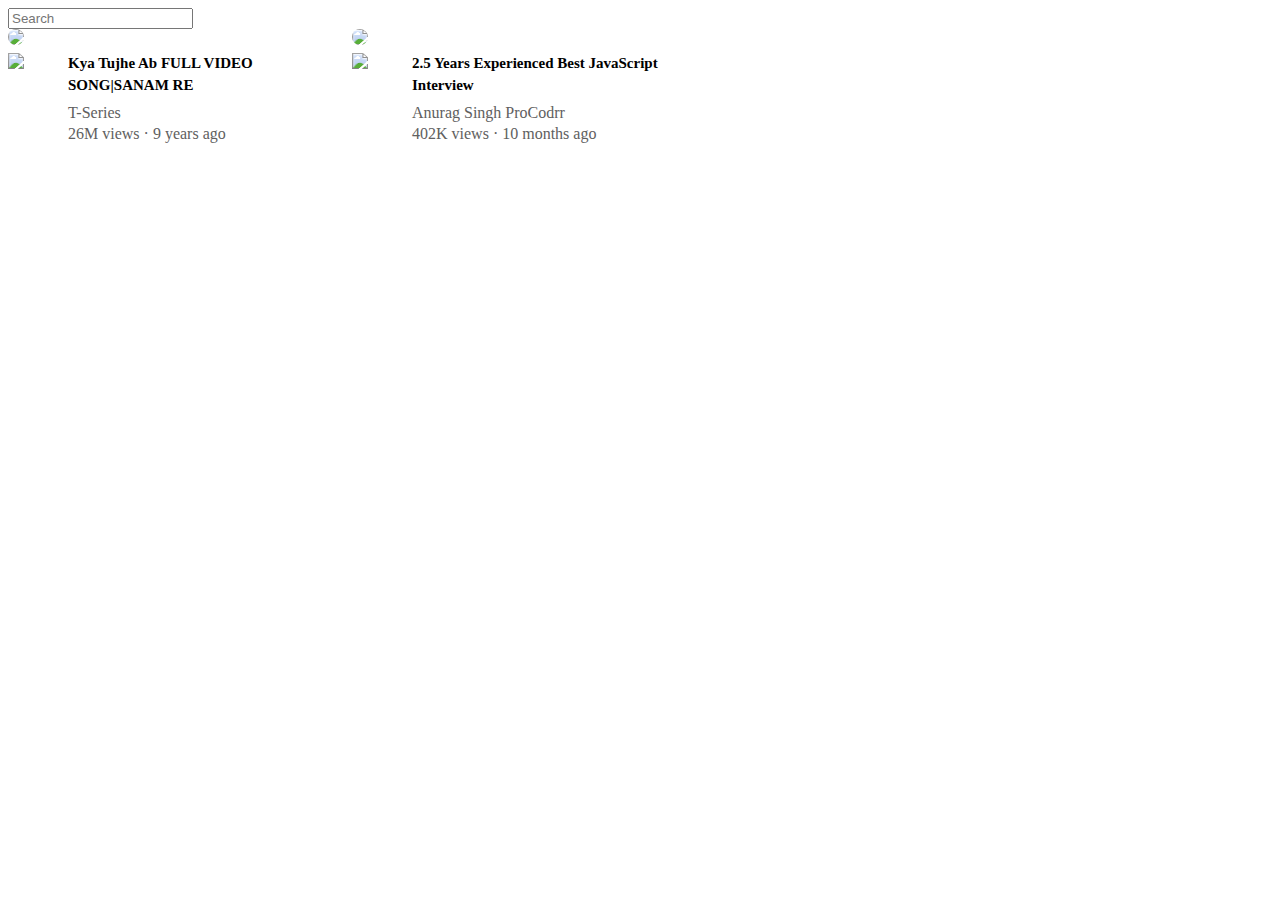
==== index.html @ 0d2a7a67 "Two frame set" ====
<!DOCTYPE html>
<html lang="en">
<head>
    <meta charset="UTF-8">
    <meta name="viewport" content="width=device-width, initial-scale=1.0">
    <title>Youtube</title>
    <link rel="stylesheet" href="style.css">
</head>
<body>
<input class="search-box" type="text" placeholder="Search">
<div class="video-box">
    <div>
        <img class="thumbnail" src="/Youtube-Project\Images\kya-tujhe.jpg">
    </div>
    <div>
        <div class="chan-pics">
            <img class="profile-pic" src="/Youtube-Project\Channel  pics\Tseries.jpg">
        </div>
        <div class="vid-details">
            <p class="vid-title">Kya Tujhe Ab FULL VIDEO SONG|SANAM RE</p>
            <p class="vid-author">T-Series</p>
            <p class="vid-stats">26M views &#183; 9 years ago</p>
        </div>
    </div>
</div>
<div class="video-box">
    <div>
        <img class="thumbnail" src="/Youtube-Project/Images/JS interview.jpg">
    </div>
    <div>
        <div class="chan-pics">
            <img class="profile-pic" src="/Youtube-Project\Channel  pics\JS profile.jpg">
        </div>
        <div class="vid-details">
            <p class="vid-title">2.5 Years Experienced Best JavaScript Interview</p>
            <p class="vid-author">Anurag Singh ProCodrr</p>
            <p class="vid-stats">402K views &#183; 10 months ago</p>
        </div>
    </div>
</div>
---- style.css ----
.search-box{
    display: block;
}
.video-box{
    width:325px;
    display: inline-block;
    vertical-align: top;
    margin-right: 15px;
}
.thumbnail{
    width: 100%;
    border-radius: 15px;
}
.chan-pics{
    display: inline-block;
    width:50px;
    vertical-align: top;
}
.profile-pic{
    width: 100%;
    margin-top: 4px ;
}
p{
    margin-top: 0;
    margin-bottom: 0;
}
.vid-details{
    display: inline-block;
    width: 265px;
    margin-left: 6px;
}
.vid-title{
    margin-top: 1%;
    font-size: 15px;
    font-weight: bold;
    line-height: 22px;
    margin-bottom: 8px;
}
.vid-stats{
    color: rgb(96, 96, 96);
}
.vid-author{
    color: rgb(96, 96, 96);
    margin-bottom: 3px;
}
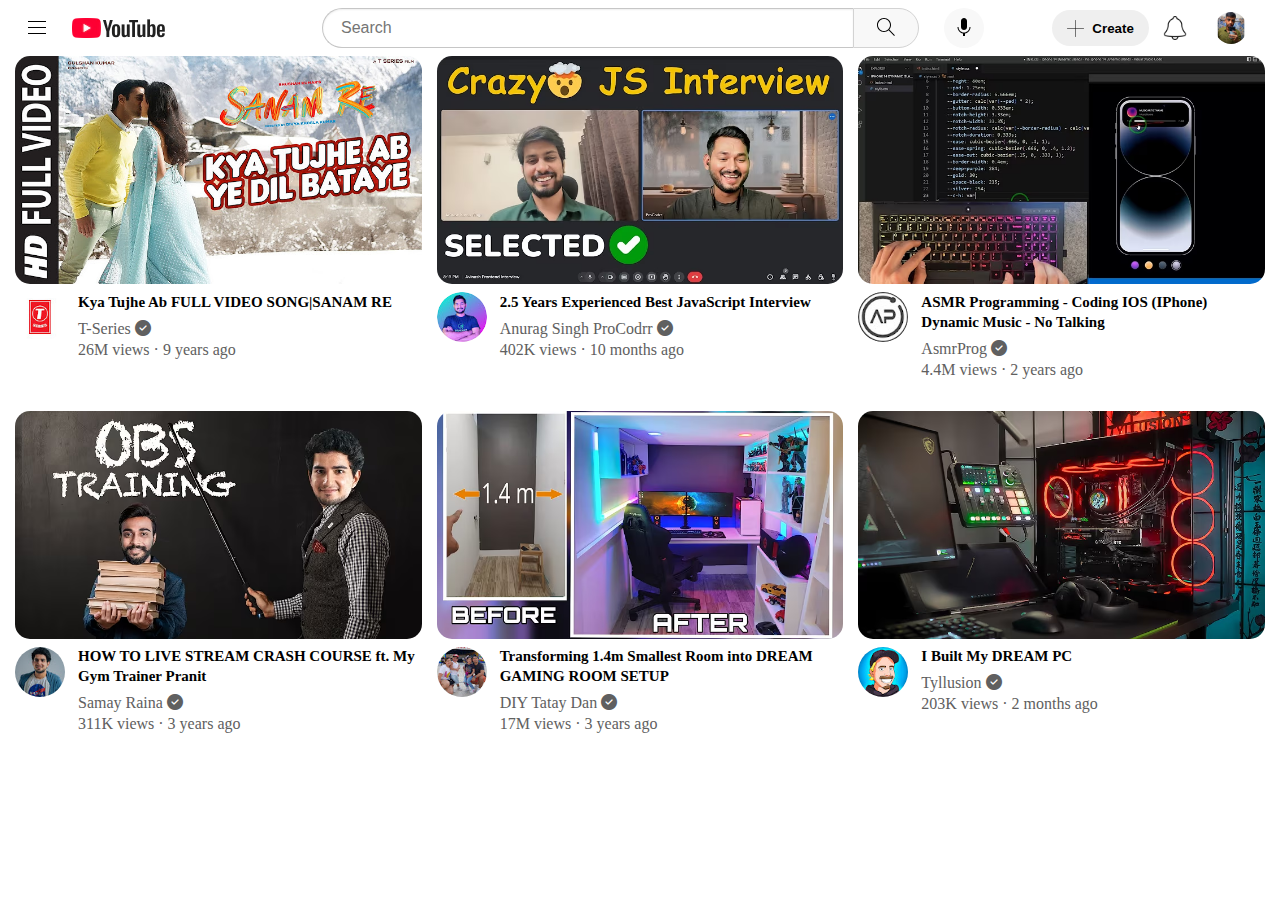
==== commit 1f4e7126: "Making the header" ====
--- a/index.html
+++ b/index.html
@@ -4,37 +4,126 @@
     <meta charset="UTF-8">
     <meta name="viewport" content="width=device-width, initial-scale=1.0">
     <title>Youtube</title>
-    <link rel="stylesheet" href="style.css">
+    <link rel="stylesheet" href="video.css">
+    <link rel="stylesheet" href="https://cdnjs.cloudflare.com/ajax/libs/font-awesome/6.4.2/css/all.min.css">
+    <link rel="stylesheet" href="header.css">
+    <link rel="stylesheet" href="general.css">
+    <link rel="stylesheet" href="https://cdnjs.cloudflare.com/ajax/libs/font-awesome/6.4.2/css/all.min.css">
 </head>
 <body>
-<input class="search-box" type="text" placeholder="Search">
-<div class="video-box">
-    <div>
-        <img class="thumbnail" src="/Youtube-Project\Images\kya-tujhe.jpg">
+<div class="header">
+    <div class="header-left">
+        <img class="hamburger" src="icons\hamburger-menu.svg">   
+        <img class="youtube-logo" src="icons\655462698cf771fc41bd5f1a7e56fa3d0d54271de9fee055ac6c2b0592b32bdb_122x56.webp">     
     </div>
-    <div>
-        <div class="chan-pics">
-            <img class="profile-pic" src="/Youtube-Project\Channel  pics\Tseries.jpg">
+    <div class="header-middle">
+        <div class="search-box">
+            <input class="search" type="text" placeholder="Search">
         </div>
-        <div class="vid-details">
-            <p class="vid-title">Kya Tujhe Ab FULL VIDEO SONG|SANAM RE</p>
-            <p class="vid-author">T-Series</p>
-            <p class="vid-stats">26M views &#183; 9 years ago</p>
+        <div class="div-search">
+            <button class="search-button"><img src="/icons/search.svg" style="height: 24px; width: 24px;"></button>
+        </div>
+        <button class="voice-search"><img src="/icons/voice-search-icon.svg" style="height: 24px; width: 24px;"></button>
+    </div>
+    <div class="header-right">
+        <button class="create">
+            <img src="/icons/add.jpg" style="width: 17px; height: 17px;">Create
+        </button>
+        <button class="bell">
+            <img src="/icons/notification.jpg" style="width: 24px; height: 24px;">
+        </button>
+        <img class="me" src="/Channel  pics/me.jpg">
+    </div>
+</div>
+<div class="vid-grid">
+    <div class="video-box">
+        <div>
+            <img class="thumbnail" src="Images\kya-tujhe.jpg">
+        </div>
+        <div class="vid-info-grid">
+            <div class="chan-pics">
+                <img class="profile-pic" src="Channel  pics\Tseries.jpg">
+            </div>
+            <div class="vid-details">
+                <p class="vid-title">Kya Tujhe Ab FULL VIDEO SONG|SANAM RE</p>
+                <p class="vid-author">T-Series <i class="fa-solid fa-check-circle"></i></p>
+                <p class="vid-stats">26M views &#183; 9 years ago</p>
+            </div>
+        </div>
+    </div>
+    <div class="video-box">
+        <div>
+            <img class="thumbnail" src="Images\JS interview.jpg">
+        </div>
+        <div class="vid-info-grid">
+            <div class="chan-pics">
+                <img class="profile-pic" src="Channel  pics\JS profile.jpg">
+            </div>
+            <div class="vid-details">
+                <p class="vid-title">2.5 Years Experienced Best JavaScript Interview</p>
+                <p class="vid-author">Anurag Singh ProCodrr <i class="fa-solid fa-check-circle"></i></p>
+                <p class="vid-stats">402K views &#183; 10 months ago</p>
+            </div>
+        </div>
+    </div>
+    <div class="video-box">
+        <div>
+            <img class="thumbnail" src="Images\Asmr-Prog.jpg">
+        </div>
+        <div class="vid-info-grid">
+            <div class="chan-pics">
+                <img class="profile-pic" src="Channel  pics\Asmr.jpg">
+            </div>
+            <div class="vid-details">
+                <p class="vid-title">ASMR Programming - Coding IOS (IPhone) Dynamic Music - No Talking</p>
+                <p class="vid-author">AsmrProg <i class="fa-solid fa-check-circle"></i></p>
+                <p class="vid-stats">4.4M views &#183; 2 years ago</p>
+            </div>
+        </div>
+    </div>
+    <div class="video-box">
+        <div>
+            <img class="thumbnail" src="Images\Obs-samay.jpg">
+        </div>
+        <div class="vid-info-grid">
+            <div class="chan-pics">
+                <img class="profile-pic" src="Channel  pics\samay.jpg">
+            </div>
+            <div class="vid-details">
+                <p class="vid-title">HOW TO LIVE STREAM CRASH COURSE ft. My Gym Trainer Pranit</p>
+                <p class="vid-author">Samay Raina <i class="fa-solid fa-check-circle"></i></p>
+                <p class="vid-stats">311K views &#183; 3 years ago</p>
+            </div>
+        </div>
+    </div>
+    <div class="video-box">
+        <div>
+            <img class="thumbnail" src="Images\tatay pr.jpg">
+        </div>
+        <div class="vid-info-grid">
+            <div class="chan-pics">
+                <img class="profile-pic" src="Channel  pics\tatay.jpg">
+            </div>
+            <div class="vid-details">
+                <p class="vid-title">Transforming 1.4m Smallest Room into DREAM GAMING ROOM SETUP</p>
+                <p class="vid-author">DIY Tatay Dan <i class="fa-solid fa-check-circle"></i></p>
+                <p class="vid-stats">17M views &#183; 3 years ago</p>
+            </div>
+        </div>
+    </div>
+    <div class="video-box">
+        <div>
+            <img class="thumbnail" src="Images\Gaming.jpg">
+        </div>
+        <div class="vid-info-grid">
+            <div class="chan-pics">
+                <img class="profile-pic" src="Channel  pics\Tyllusion.jpg">
+            </div>
+            <div class="vid-details">
+                <p class="vid-title">I Built My DREAM PC</p>
+                <p class="vid-author">Tyllusion <i class="fa-solid fa-check-circle"></i></p>
+                <p class="vid-stats">203K views &#183; 2 months ago</p>
+            </div>
         </div>
     </div>
 </div>
-<div class="video-box">
-    <div>
-        <img class="thumbnail" src="/Youtube-Project/Images/JS interview.jpg">
-    </div>
-    <div>
-        <div class="chan-pics">
-            <img class="profile-pic" src="/Youtube-Project\Channel  pics\JS profile.jpg">
-        </div>
-        <div class="vid-details">
-            <p class="vid-title">2.5 Years Experienced Best JavaScript Interview</p>
-            <p class="vid-author">Anurag Singh ProCodrr</p>
-            <p class="vid-stats">402K views &#183; 10 months ago</p>
-        </div>
-    </div>
-</div>--- a/video.css
+++ b/video.css
@@ -0,0 +1,38 @@
+.vid-grid{
+    display: grid;
+    grid-template-columns: 1fr 1fr 1fr;
+    column-gap: 15px;
+    row-gap: 32px;
+    margin-left: 15px;
+    margin-right: 15px;
+}
+.thumbnail{
+    width: 100%;
+    border-radius: 15px;
+}
+.vid-info-grid{
+    display: grid;
+    grid-template-columns: 50px 1fr;
+}
+.profile-pic{
+    width: 100%;
+    margin-top: 4px;
+    border-radius: 100px;
+}
+.vid-details{
+    margin-left: 13px;
+}
+.vid-title{
+    margin-top: 1%;
+    font-size: 15px;
+    font-weight: bold;
+    line-height: 20px;
+    margin-bottom: 8px;
+}
+.vid-stats{
+    color: rgb(96, 96, 96);
+}
+.vid-author{
+    color: rgb(96, 96, 96);
+    margin-bottom: 3px;
+}--- a/header.css
+++ b/header.css
@@ -0,0 +1,122 @@
+.header{
+    height: 56px;
+    display: flex;
+    flex-direction: row;
+    margin-left: 15px;
+    margin-right: 15px;
+    justify-content: space-between;
+}
+.header-left{
+    width: 169px;
+    display: flex;
+    align-items: center;
+}
+.hamburger{
+    height: 24px;
+    margin-left: 10px;
+    margin-right: 7px;
+}
+.youtube-logo{
+    height: 56px;
+}
+.header-middle{
+    flex: 1;
+    max-width: 732px;
+    height: 56px;
+    display: flex;
+    align-items: center;
+}
+.search-box{
+    position: relative;
+    align-items: center;
+    border: 1px solid;
+    border-color: #c6c6c6;
+    border-right: 0;
+    background-color: #fff;
+    box-shadow: inset 0 1px 2px #eee;
+    border-radius: 40px 0 0 40px;
+    margin-left: 70px;
+    padding: 0 4px 0 16px;
+    height: 38px;
+    display: flex;
+    flex: 1;
+    cursor: text;
+}
+.search{
+    flex: 1;
+    display: flex;
+    border:none;
+    font-size:medium;
+    outline: none;
+    width: 0;
+}
+.div-search{
+    border: 1px solid #d3d3d3;
+    background-color: #f8f8f8;
+    height: 38px;
+    width: 64px;
+    border-radius: 0 40px 40px 0;
+    justify-content: center;
+    cursor: pointer;
+    padding: 0;
+    margin: 0;
+    color: inherit;
+    display: flex;
+    align-items: center;
+}
+.search-button{
+    height: 40px;
+    width: 50px;
+    background: transparent;
+    border: none;
+}
+.voice-search{
+    margin-left: 25px;
+    height: 40px;
+    width: 40px;
+    border-radius: 100px;
+    background: #f8f8f8;
+    border: none;
+    cursor: pointer;
+}
+.header-right{
+    background-color: none;
+    width: 213px;
+    display: flex;
+    justify-content: space-between;
+    align-items: center;
+    flex-shrink: 0;
+}
+.create{
+    display: flex;
+    align-items: center;
+    justify-content: center;
+    height: 36px;
+    width: 97.16px;
+    padding: 0%;
+    outline: none;
+    border: none;
+    gap: 8px;
+    font-weight: bold;
+    border-top-left-radius: 25px;
+    border-top-right-radius: 25px;
+    border-bottom-left-radius: 25px;
+    border-bottom-right-radius: 25px;
+}
+.bell{
+    display: flex;
+    align-items: center;
+    background: transparent;
+    outline: none;
+    border:none;
+    margin-right: 10px;
+    width: 40px;
+    height: 40px;
+}
+.me{
+    display:flex;
+    width: 32px;
+    height: 32px;
+    border-radius: 100px;
+    margin-right: 18px;
+}
--- a/general.css
+++ b/general.css
@@ -0,0 +1,7 @@
+p{
+    margin-top: 0;
+    margin-bottom: 0;
+}
+body{
+    margin: 0;
+}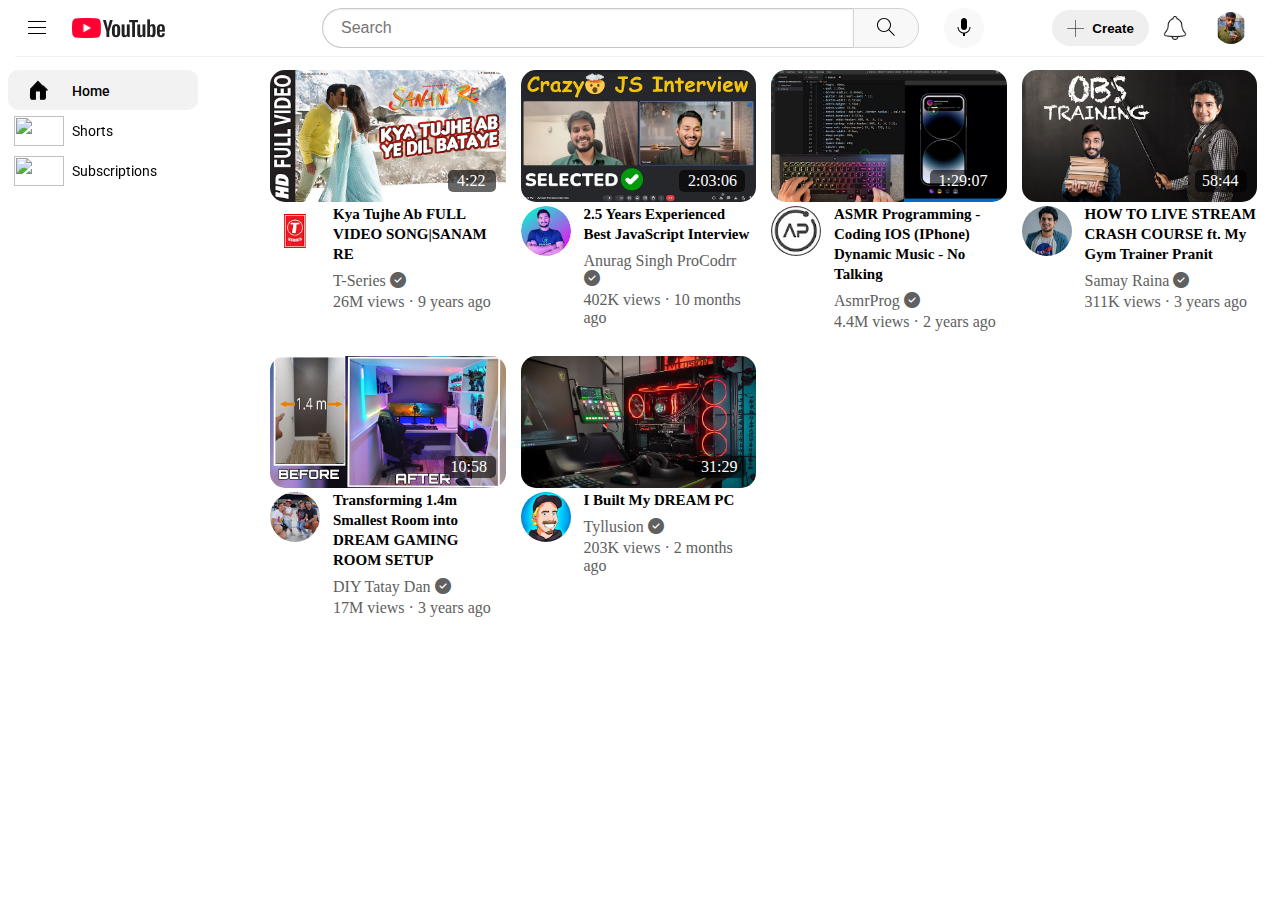
==== commit 7b6a20af: "Making the side-bar" ====
--- a/index.html
+++ b/index.html
@@ -8,6 +8,8 @@
     <link rel="stylesheet" href="https://cdnjs.cloudflare.com/ajax/libs/font-awesome/6.4.2/css/all.min.css">
     <link rel="stylesheet" href="header.css">
     <link rel="stylesheet" href="general.css">
+    <link rel="stylesheet" href="sidebar.css">
+    <link href="https://fonts.googleapis.com/css2?family=Roboto:wght@400;500&display=swap" rel="stylesheet">
     <link rel="stylesheet" href="https://cdnjs.cloudflare.com/ajax/libs/font-awesome/6.4.2/css/all.min.css">
 </head>
 <body>
@@ -35,10 +37,40 @@
         <img class="me" src="/Channel  pics/me.jpg">
     </div>
 </div>
+<div class="sidebar">
+    <div class="first-sidebar">
+        <button class="fi-button">
+            <div class="fi-si">
+                    <img src="icons\Home.png" class="fi-butt-img">
+                    <span class="fi-butt-details" style="font-weight: 500;">Home</span>
+            </div>
+        </button>
+        <button class="fi-button">
+            <div class="fi-si">
+                    <img src="" class="fi-butt-img">
+                    <p class="fi-butt-details">Shorts</p>
+            </div>
+        </button>
+        <button class="fi-button">
+            <div class="fi-si">
+                    <img src="" class="fi-butt-img">
+                    <p class="fi-butt-details">Subscriptions</p>
+            </div>
+        </button>
+    </div>
+    <div></div>
+    <div></div>
+    <div></div>
+    <div></div>
+    <div></div>
+</div>
 <div class="vid-grid">
     <div class="video-box">
-        <div>
+        <div class="thumbnail-row">
             <img class="thumbnail" src="Images\kya-tujhe.jpg">
+            <div class="video-time">
+                4:22
+            </div>
         </div>
         <div class="vid-info-grid">
             <div class="chan-pics">
@@ -52,7 +84,10 @@
         </div>
     </div>
     <div class="video-box">
-        <div>
+        <div class="thumbnail-row">
+            <div class="video-time" style="right: 11px; width: 57px;">
+                2:03:06
+            </div>
             <img class="thumbnail" src="Images\JS interview.jpg">
         </div>
         <div class="vid-info-grid">
@@ -67,8 +102,11 @@
         </div>
     </div>
     <div class="video-box">
-        <div>
+        <div class="thumbnail-row">
             <img class="thumbnail" src="Images\Asmr-Prog.jpg">
+            <div class="video-time" style="right: 11px; width: 57px;">
+                1:29:07
+            </div>
         </div>
         <div class="vid-info-grid">
             <div class="chan-pics">
@@ -82,7 +120,10 @@
         </div>
     </div>
     <div class="video-box">
-        <div>
+        <div class="thumbnail-row">
+            <div class="video-time" style="width: 45px; padding-left: 7px;">
+                58:44
+            </div>
             <img class="thumbnail" src="Images\Obs-samay.jpg">
         </div>
         <div class="vid-info-grid">
@@ -97,7 +138,10 @@
         </div>
     </div>
     <div class="video-box">
-        <div>
+        <div class="thumbnail-row">
+            <div class="video-time" style="width: 45px; padding-left: 7px;">
+                10:58
+            </div>
             <img class="thumbnail" src="Images\tatay pr.jpg">
         </div>
         <div class="vid-info-grid">
@@ -112,8 +156,11 @@
         </div>
     </div>
     <div class="video-box">
-        <div>
+        <div class="thumbnail-row">
             <img class="thumbnail" src="Images\Gaming.jpg">
+            <div class="video-time" style="width: 45px; padding-left: 7px;">
+                31:29
+            </div>
         </div>
         <div class="vid-info-grid">
             <div class="chan-pics">
--- a/video.css
+++ b/video.css
@@ -1,10 +1,26 @@
 .vid-grid{
     display: grid;
-    grid-template-columns: 1fr 1fr 1fr;
+    grid-template-columns: 1fr 1fr 1fr 1fr;
     column-gap: 15px;
-    row-gap: 32px;
+    row-gap: 25px;
     margin-left: 15px;
     margin-right: 15px;
+}
+.thumbnail-row{
+    position: relative;
+    display: flex;
+}
+.video-time{
+    position: absolute;
+    background-color: rgb(0,0,0,0.6);
+    color:white;
+    bottom: 10px;
+    right: 10px;
+    padding-left: 9px;
+    padding-top: 2px;
+    width: 38.47px;
+    height: 20px;
+    border-radius: 5px;
 }
 .thumbnail{
     width: 100%;
--- a/header.css
+++ b/header.css
@@ -1,10 +1,19 @@
 .header{
+    z-index: 5;
     height: 56px;
     display: flex;
     flex-direction: row;
     margin-left: 15px;
     margin-right: 15px;
     justify-content: space-between;
+    position: fixed;
+    top: 0;
+    left: 0;
+    right: 0;
+    background-color: white;
+    border-bottom-width: 1px;
+    border-bottom-style: solid;
+    border-bottom-color: rgb(240,240,240);
 }
 .header-left{
     width: 169px;
--- a/general.css
+++ b/general.css
@@ -4,4 +4,7 @@
 }
 body{
     margin: 0;
+    padding-top: 70px;
+    padding-left: 255px;
+    padding-right: 8px;
 }--- a/sidebar.css
+++ b/sidebar.css
@@ -0,0 +1,48 @@
+.sidebar{
+    display: grid;
+    grid-template-rows: 1fr 1fr 2fr 1fr 1fr 1fr;
+    row-gap: 100px;
+    justify-content: center;
+    position: fixed;
+    left: 5px;
+    bottom: 0;
+    top: 55px;
+    width: 225px;
+    z-index: 3;
+    padding-top: 15px;
+}
+.first-sidebar{
+    display: grid;
+    grid-template-rows: 1fr 1fr 1fr;
+    row-gap: 0px;
+    width: 190px;
+    height: 40px;
+    justify-content: center;
+    margin-left: 0px;
+    margin-right: 30px;
+    border-radius: 10px;
+    background-color: #f2f2f2
+}
+.fi-button{
+    width: 190px;
+    height: 40px;
+    background-color: transparent;
+    border: none;
+}
+.fi-si{
+    display: grid;
+    grid-template-columns: 50px 1fr;
+    height: 40px;
+}
+.fi-butt-img{
+    margin-top:5px;
+    width: 50px;
+    height: 30px;
+}
+.fi-butt-details{
+    display: flex;
+    margin-left:8px;
+    margin-top: 12px;
+    font-size: 14px;
+    font-family: 'Roboto',sans-serif;
+}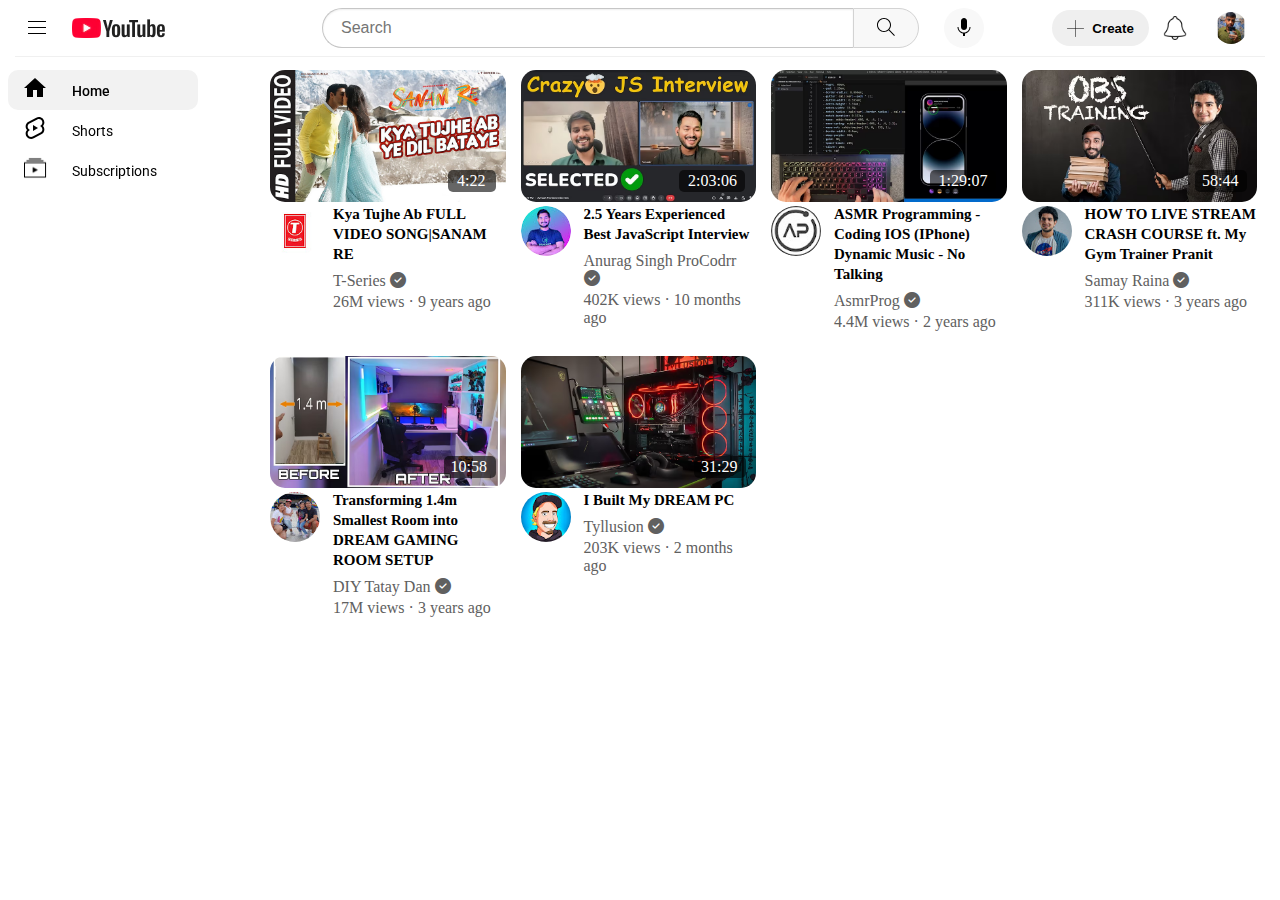
==== commit 7c2be0c2: "fixing images" ====
--- a/index.html
+++ b/index.html
@@ -41,19 +41,19 @@
     <div class="first-sidebar">
         <button class="fi-button">
             <div class="fi-si">
-                    <img src="icons\Home.png" class="fi-butt-img">
+                    <img src="icons\home.svg" class="fi-butt-img">
                     <span class="fi-butt-details" style="font-weight: 500;">Home</span>
             </div>
         </button>
         <button class="fi-button">
             <div class="fi-si">
-                    <img src="" class="fi-butt-img">
+                    <img src="icons\short.svg" class="fi-butt-img">
                     <p class="fi-butt-details">Shorts</p>
             </div>
         </button>
         <button class="fi-button">
             <div class="fi-si">
-                    <img src="" class="fi-butt-img">
+                    <img src="icons\subs.png" class="fi-butt-img">
                     <p class="fi-butt-details">Subscriptions</p>
             </div>
         </button>
--- a/sidebar.css
+++ b/sidebar.css
@@ -36,8 +36,9 @@
 }
 .fi-butt-img{
     margin-top:5px;
-    width: 50px;
-    height: 30px;
+    margin-left: 9px;
+    width: 24px;
+    height: 24px;
 }
 .fi-butt-details{
     display: flex;
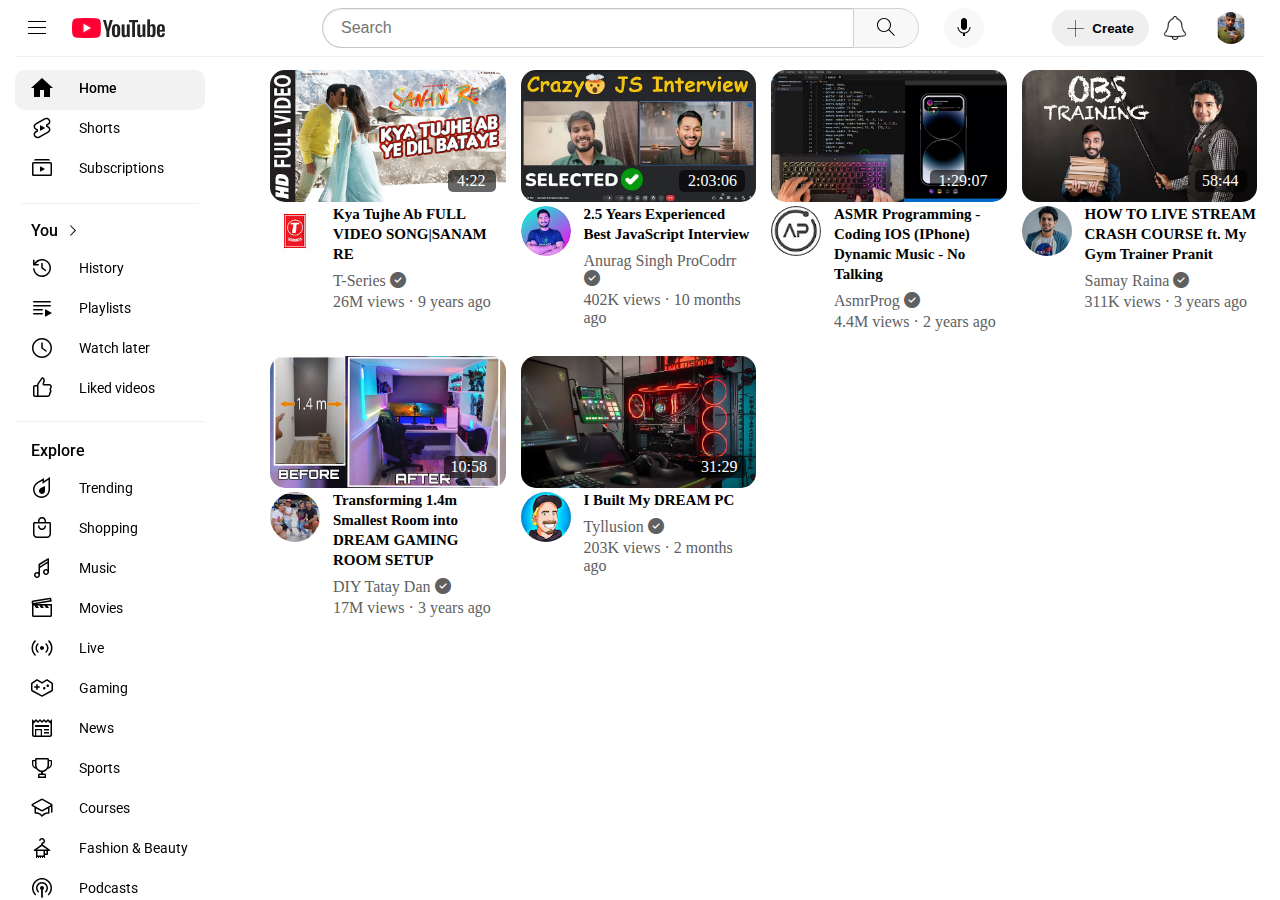
==== commit 9e375dd1: "complete sidebar" ====
--- a/index.html
+++ b/index.html
@@ -38,31 +38,182 @@
     </div>
 </div>
 <div class="sidebar">
-    <div class="first-sidebar">
-        <button class="fi-button">
-            <div class="fi-si">
-                    <img src="icons\home.svg" class="fi-butt-img">
-                    <span class="fi-butt-details" style="font-weight: 500;">Home</span>
-            </div>
-        </button>
-        <button class="fi-button">
-            <div class="fi-si">
-                    <img src="icons\short.svg" class="fi-butt-img">
+    <div class="first-sidebar">                    <!--first box of sidebar-->
+        <button class="fi-button">
+            <div class="fi-si">
+                <img src="icons\home.svg" class="fi-butt-img">
+                <span class="fi-butt-details" style="font-weight: 500;">Home</span>
+            </div>
+        </button>
+        <button class="fi-button">
+            <div class="fi-si">
+                    <img src="icons\shorts.svg" class="fi-butt-img">
                     <p class="fi-butt-details">Shorts</p>
             </div>
         </button>
         <button class="fi-button">
-            <div class="fi-si">
-                    <img src="icons\subs.png" class="fi-butt-img">
+            <div class="fi-si" style=" padding-bottom: 12px; border-bottom-width: 1px; border-bottom-style: solid; border-bottom-color: rgb(240,240,240);">
+                    <img src="icons\subscriptions.svg" class="fi-butt-img">
                     <p class="fi-butt-details">Subscriptions</p>
             </div>
         </button>
     </div>
-    <div></div>
-    <div></div>
-    <div></div>
-    <div></div>
-    <div></div>
+    <div class="second-sidebar">                    <!--second box of sidebar-->
+        <button class="fi-button">
+            <div style="display:flex; padding-left: 10px;">
+                <span style="font-size: medium; font-weight:500; font-family: 'Roboto',sans-serif;">You</span>
+                <img src="icons\greater.svg" style="padding-left: 7px;">
+            </div>
+        </button>
+        <button class="fi-button">
+            <div class="fi-si">
+                <img src="icons\his.svg" class="fi-butt-img">
+                <span class="fi-butt-details">History</span>
+            </div>
+        </button>
+        <button class="fi-button">
+            <div class="fi-si">
+                <img src="icons\playlist.svg" class="fi-butt-img">
+                <span class="fi-butt-details">Playlists</span>
+            </div>
+        </button>
+        <button class="fi-button">
+            <div class="fi-si">
+                <img src="icons\watch-later.svg" class="fi-butt-img">
+                <span class="fi-butt-details">Watch later</span>
+            </div>
+        </button>
+        <button class="fi-button" style=" padding-bottom: 50px; border-bottom-width: 1px; border-bottom-style: solid; border-bottom-color: rgb(240,240,240);">
+            <div class="fi-si">
+                <img src="icons\liked.svg" class="fi-butt-img">
+                <span class="fi-butt-details">Liked videos</span>
+            </div>
+        </button>
+    </div>
+    <div class="third-sidebar">      <!--Third box of sidebar-->
+        <button class="fi-button">
+            <div style="display:flex; padding-left: 10px;">
+                <span style="font-size: medium; font-weight:500; font-family: 'Roboto',sans-serif;">Explore</span>
+            </div>   
+        </button>
+        <button class="fi-button">
+            <div class="fi-si">
+                <img src="icons\trending.svg" class="fi-butt-img">
+                <span class="fi-butt-details">Trending</span>
+            </div>
+        </button>
+        <button class="fi-button">
+            <div class="fi-si">
+                <img src="icons\shopping.svg" class="fi-butt-img">
+                <span class="fi-butt-details">Shopping</span>
+            </div>
+        </button>
+        <button class="fi-button">
+            <div class="fi-si">
+                <img src="icons\music.svg" class="fi-butt-img">
+                <span class="fi-butt-details">Music</span>
+            </div>
+        </button>
+        <button class="fi-button">
+            <div class="fi-si">
+                <img src="icons\movies.svg" class="fi-butt-img">
+                <span class="fi-butt-details">Movies</span>
+            </div>
+        </button>
+        <button class="fi-button">
+            <div class="fi-si">
+                <img src="icons\live.svg" class="fi-butt-img">
+                <span class="fi-butt-details">Live</span>
+            </div>
+        </button>
+        <button class="fi-button">
+            <div class="fi-si">
+                <img src="icons\gaming.svg" class="fi-butt-img">
+                <span class="fi-butt-details">Gaming</span>
+            </div>
+        </button>
+        <button class="fi-button">
+            <div class="fi-si">
+                <img src="icons\news.svg" class="fi-butt-img">
+                <span class="fi-butt-details">News</span>
+            </div>
+        </button>
+        <button class="fi-button">
+            <div class="fi-si">
+                <img src="icons\sports.svg" class="fi-butt-img">
+                <span class="fi-butt-details">Sports</span>
+            </div>
+        </button>
+        <button class="fi-button">
+            <div class="fi-si">
+                <img src="icons\courses.svg" class="fi-butt-img">
+                <span class="fi-butt-details">Courses</span>
+            </div>
+        </button>
+        <button class="fi-button">
+            <div class="fi-si">
+                <img src="icons\fas.svg" class="fi-butt-img">
+                <span class="fi-butt-details">Fashion & Beauty</span>
+            </div>
+        </button>
+        <button class="fi-button" style=" padding-bottom: 50px; border-bottom-width: 1px; border-bottom-style: solid; border-bottom-color: rgb(240,240,240);">
+            <div class="fi-si">
+                <img src="icons\podcast.svg" class="fi-butt-img">
+                <span class="fi-butt-details">Podcasts</span>
+            </div>
+        </button>
+    </div>
+    <div class="fourth-sidebar">                   <!--Fourth box of sidebar-->
+        <button class="fi-button">
+            <div style="display:flex; padding-left: 10px;">
+                <span style="font-size: medium; font-weight:500; font-family: 'Roboto',sans-serif;">More from YouTube</span>
+            </div>   
+        </button>
+        <button class="fi-button">
+            <div class="fi-si">
+                <img src="icons\youpre.svg" class="fi-butt-img">
+                <span class="fi-butt-details">YouTube Premium</span>
+            </div>
+        </button>
+        <button class="fi-button">
+            <div class="fi-si">
+                <img src="icons\youmus.svg" class="fi-butt-img">
+                <span class="fi-butt-details">YouTube Music</span>
+            </div>
+        </button>
+        <button class="fi-button" style=" padding-bottom: 50px; border-bottom-width: 1px; border-bottom-style: solid; border-bottom-color: rgb(240,240,240);">
+            <div class="fi-si">
+                <img src="icons\youki.svg" class="fi-butt-img">
+                <span class="fi-butt-details">YouTube Kids</span>
+            </div>
+        </button>
+    </div>
+    <div class="fifth-sidebar">        <!--fifth box of sidebar-->
+        <button class="fi-button">
+            <div class="fi-si">
+                <img src="icons\setting.svg" class="fi-butt-img">
+                <span class="fi-butt-details">Settings</span>
+            </div>
+        </button>
+        <button class="fi-button">
+            <div class="fi-si">
+                <img src="icons\report.svg" class="fi-butt-img">
+                <span class="fi-butt-details">Report history</span>
+            </div>
+        </button>
+        <button class="fi-button">
+            <div class="fi-si">
+                <img src="icons\help.svg" class="fi-butt-img">
+                <span class="fi-butt-details">Help</span>
+            </div>
+        </button>
+        <button class="fi-button" style=" padding-bottom: 50px; border-bottom-width: 1px; border-bottom-style: solid; border-bottom-color: rgb(240,240,240);">
+            <div class="fi-si">
+                <img src="icons\feedback.svg" class="fi-butt-img">
+                <span class="fi-butt-details">Send feedback</span>
+            </div>
+        </button>
+    </div>
 </div>
 <div class="vid-grid">
     <div class="video-box">
--- a/sidebar.css
+++ b/sidebar.css
@@ -1,15 +1,28 @@
 .sidebar{
     display: grid;
-    grid-template-rows: 1fr 1fr 2fr 1fr 1fr 1fr;
+    grid-template-rows: 1fr 1fr 2fr 1fr 1fr;
     row-gap: 100px;
     justify-content: center;
     position: fixed;
     left: 5px;
     bottom: 0;
     top: 55px;
-    width: 225px;
+    width: 240px;
     z-index: 3;
     padding-top: 15px;
+    max-height: calc(100vh - 55px);
+    overflow-y: auto;
+    
+}
+.sidebar::-webkit-scrollbar{
+    width: 8px;
+}
+.sidebar::-webkit-scrollbar-thumb {
+    background-color: #888;
+    border-radius: 4px;
+}
+.sidebar::-webkit-scrollbar-thumb:hover {
+    background-color: #555;
 }
 .first-sidebar{
     display: grid;
@@ -21,7 +34,52 @@
     margin-left: 0px;
     margin-right: 30px;
     border-radius: 10px;
-    background-color: #f2f2f2
+    background-color: #f2f2f2;
+}
+.second-sidebar{
+    display: grid;
+    grid-template-rows: 1fr 1fr 1fr 1fr 1fr;
+    row-gap: 0px;
+    width: 190px;
+    height: 120px;
+    justify-content: center;
+    margin-left: 0px;
+    margin-right: 30px;
+    border-radius: 10px;
+}
+.third-sidebar{
+    display: grid;
+    grid-template-rows: 1fr 1fr 1fr 1fr 1fr 1fr 1fr 1fr 1fr 1fr 1fr 1fr;
+    row-gap: 0px;
+    width: 190px;
+    height: 400px;
+    justify-content: center;
+    margin-left: 0px;
+    margin-right: 30px;
+    border-radius: 10px;
+}
+.fourth-sidebar{
+    display: grid;
+    grid-template-rows: 1fr 1fr 1fr 1fr;
+    row-gap: 0px;
+    width: 190px;
+    height: 29px;
+    justify-content: center;
+    margin-left: 0px;
+    margin-right: 30px;
+    border-radius: 10px;
+}
+.fifth-sidebar{
+    display: grid;
+    grid-template-rows: 1fr 1fr 1fr 1fr;
+    row-gap: 0px;
+    width: 190px;
+    height: 29px;
+    justify-content: center;
+    margin-left: 0px;
+    margin-right: 30px;
+    margin-top: 55px;
+    border-radius: 10px;
 }
 .fi-button{
     width: 190px;
@@ -43,7 +101,7 @@
 .fi-butt-details{
     display: flex;
     margin-left:8px;
-    margin-top: 12px;
+    margin-top: 9px;
     font-size: 14px;
     font-family: 'Roboto',sans-serif;
 }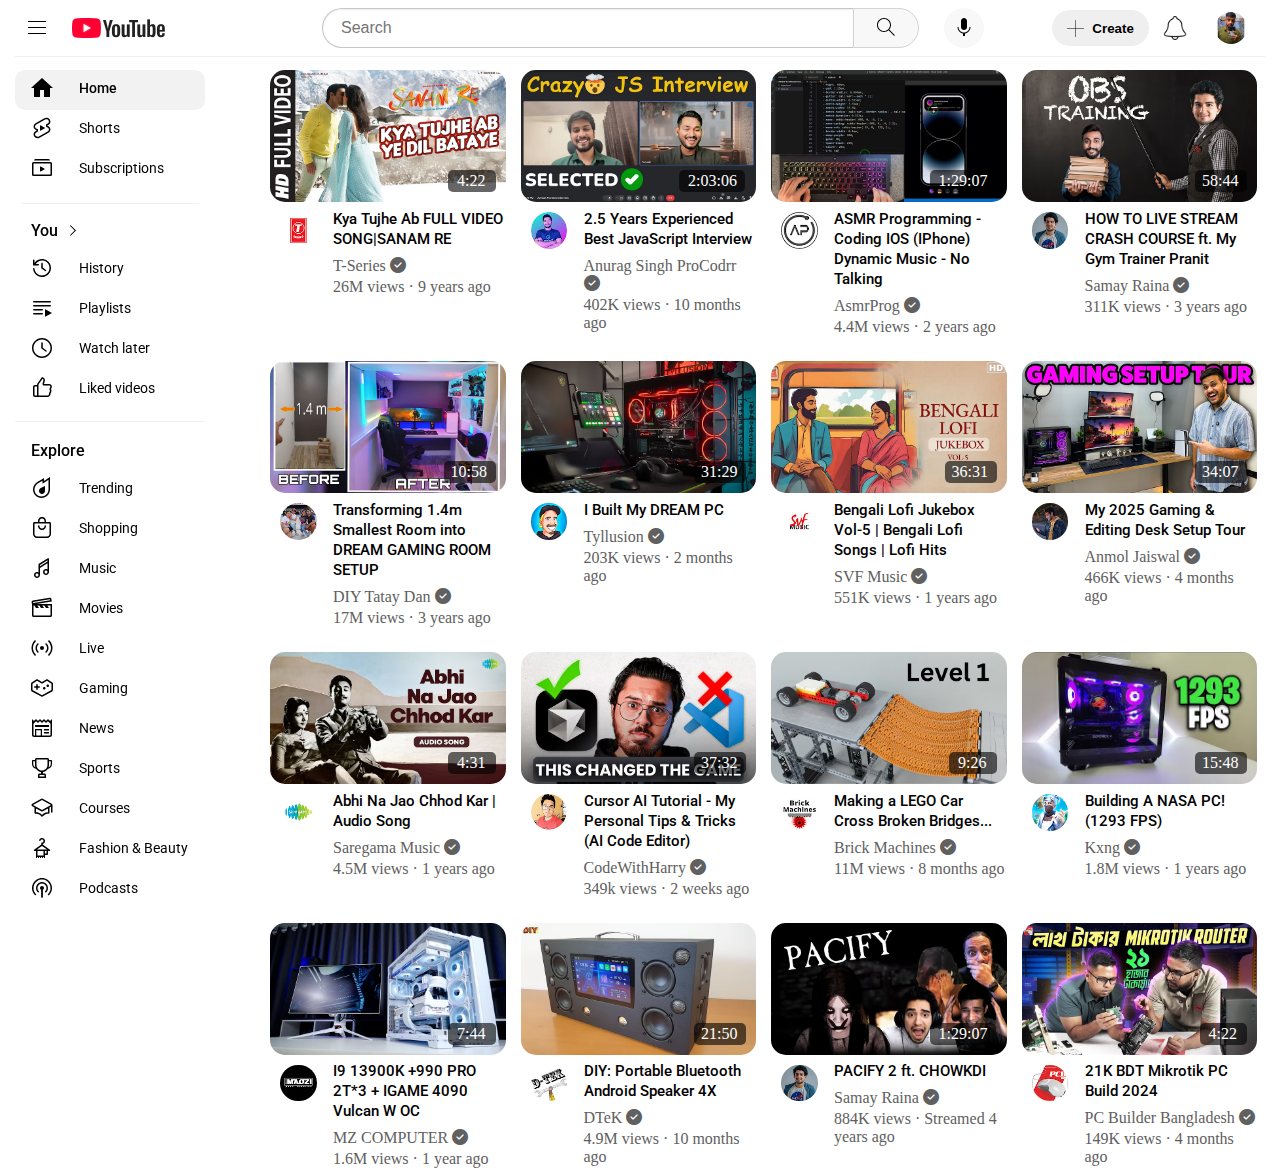
==== commit 47a79e0f: "final complete without linking" ====
--- a/index.html
+++ b/index.html
@@ -13,315 +13,496 @@
     <link rel="stylesheet" href="https://cdnjs.cloudflare.com/ajax/libs/font-awesome/6.4.2/css/all.min.css">
 </head>
 <body>
-<div class="header">
-    <div class="header-left">
-        <img class="hamburger" src="icons\hamburger-menu.svg">   
-        <img class="youtube-logo" src="icons\655462698cf771fc41bd5f1a7e56fa3d0d54271de9fee055ac6c2b0592b32bdb_122x56.webp">     
+    <div class="header">
+        <div class="header-left">
+            <img class="hamburger" src="icons\hamburger-menu.svg">   
+            <img class="youtube-logo" src="icons\655462698cf771fc41bd5f1a7e56fa3d0d54271de9fee055ac6c2b0592b32bdb_122x56.webp">     
+        </div>
+        <div class="header-middle">
+            <div class="search-box">
+                <input class="search" type="text" placeholder="Search">
+            </div>
+            <div class="div-search">
+                <button class="search-button"><img src="/icons/search.svg" style="height: 24px; width: 24px;"></button>
+            </div>
+            <button class="voice-search"><img src="/icons/voice-search-icon.svg" style="height: 24px; width: 24px;"></button>
+        </div>
+        <div class="header-right">
+            <button class="create">
+                <img src="/icons/add.jpg" style="width: 17px; height: 17px;">Create
+            </button>
+            <button class="bell">
+                <img src="/icons/notification.jpg" style="width: 24px; height: 24px;">
+            </button>
+            <img class="me" src="/Channel  pics/me.jpg">
+        </div>
     </div>
-    <div class="header-middle">
-        <div class="search-box">
-            <input class="search" type="text" placeholder="Search">
-        </div>
-        <div class="div-search">
-            <button class="search-button"><img src="/icons/search.svg" style="height: 24px; width: 24px;"></button>
-        </div>
-        <button class="voice-search"><img src="/icons/voice-search-icon.svg" style="height: 24px; width: 24px;"></button>
+    <div class="sidebar">
+        <div class="first-sidebar">                    <!--first box of sidebar-->
+            <button class="fi-button">
+                <div class="fi-si">
+                    <img src="icons\home.svg" class="fi-butt-img">
+                    <span class="fi-butt-details" style="font-weight: 500;">Home</span>
+                </div>
+            </button>
+            <button class="fi-button">
+                <div class="fi-si">
+                        <img src="icons\shorts.svg" class="fi-butt-img">
+                        <p class="fi-butt-details">Shorts</p>
+                </div>
+            </button>
+            <button class="fi-button">
+                <div class="fi-si" style=" padding-bottom: 12px; border-bottom-width: 1px; border-bottom-style: solid; border-bottom-color: rgb(240,240,240);">
+                        <img src="icons\subscriptions.svg" class="fi-butt-img">
+                        <p class="fi-butt-details">Subscriptions</p>
+                </div>
+            </button>
+        </div>
+        <div class="second-sidebar">                    <!--second box of sidebar-->
+            <button class="fi-button">
+                <div style="display:flex; padding-left: 10px;">
+                    <span style="font-size: medium; font-weight:500; font-family: 'Roboto',sans-serif;">You</span>
+                    <img src="icons\greater.svg" style="padding-left: 7px;">
+                </div>
+            </button>
+            <button class="fi-button">
+                <div class="fi-si">
+                    <img src="icons\his.svg" class="fi-butt-img">
+                    <span class="fi-butt-details">History</span>
+                </div>
+            </button>
+            <button class="fi-button">
+                <div class="fi-si">
+                    <img src="icons\playlist.svg" class="fi-butt-img">
+                    <span class="fi-butt-details">Playlists</span>
+                </div>
+            </button>
+            <button class="fi-button">
+                <div class="fi-si">
+                    <img src="icons\watch-later.svg" class="fi-butt-img">
+                    <span class="fi-butt-details">Watch later</span>
+                </div>
+            </button>
+            <button class="fi-button" style=" padding-bottom: 50px; border-bottom-width: 1px; border-bottom-style: solid; border-bottom-color: rgb(240,240,240);">
+                <div class="fi-si">
+                    <img src="icons\liked.svg" class="fi-butt-img">
+                    <span class="fi-butt-details">Liked videos</span>
+                </div>
+            </button>
+        </div>
+        <div class="third-sidebar">      <!--Third box of sidebar-->
+            <button class="fi-button">
+                <div style="display:flex; padding-left: 10px;">
+                    <span style="font-size: medium; font-weight:500; font-family: 'Roboto',sans-serif;">Explore</span>
+                </div>   
+            </button>
+            <button class="fi-button">
+                <div class="fi-si">
+                    <img src="icons\trending.svg" class="fi-butt-img">
+                    <span class="fi-butt-details">Trending</span>
+                </div>
+            </button>
+            <button class="fi-button">
+                <div class="fi-si">
+                    <img src="icons\shopping.svg" class="fi-butt-img">
+                    <span class="fi-butt-details">Shopping</span>
+                </div>
+            </button>
+            <button class="fi-button">
+                <div class="fi-si">
+                    <img src="icons\music.svg" class="fi-butt-img">
+                    <span class="fi-butt-details">Music</span>
+                </div>
+            </button>
+            <button class="fi-button">
+                <div class="fi-si">
+                    <img src="icons\movies.svg" class="fi-butt-img">
+                    <span class="fi-butt-details">Movies</span>
+                </div>
+            </button>
+            <button class="fi-button">
+                <div class="fi-si">
+                    <img src="icons\live.svg" class="fi-butt-img">
+                    <span class="fi-butt-details">Live</span>
+                </div>
+            </button>
+            <button class="fi-button">
+                <div class="fi-si">
+                    <img src="icons\gaming.svg" class="fi-butt-img">
+                    <span class="fi-butt-details">Gaming</span>
+                </div>
+            </button>
+            <button class="fi-button">
+                <div class="fi-si">
+                    <img src="icons\news.svg" class="fi-butt-img">
+                    <span class="fi-butt-details">News</span>
+                </div>
+            </button>
+            <button class="fi-button">
+                <div class="fi-si">
+                    <img src="icons\sports.svg" class="fi-butt-img">
+                    <span class="fi-butt-details">Sports</span>
+                </div>
+            </button>
+            <button class="fi-button">
+                <div class="fi-si">
+                    <img src="icons\courses.svg" class="fi-butt-img">
+                    <span class="fi-butt-details">Courses</span>
+                </div>
+            </button>
+            <button class="fi-button">
+                <div class="fi-si">
+                    <img src="icons\fas.svg" class="fi-butt-img">
+                    <span class="fi-butt-details">Fashion & Beauty</span>
+                </div>
+            </button>
+            <button class="fi-button" style=" padding-bottom: 50px; border-bottom-width: 1px; border-bottom-style: solid; border-bottom-color: rgb(240,240,240);">
+                <div class="fi-si">
+                    <img src="icons\podcast.svg" class="fi-butt-img">
+                    <span class="fi-butt-details">Podcasts</span>
+                </div>
+            </button>
+        </div>
+        <div class="fourth-sidebar">                   <!--Fourth box of sidebar-->
+            <button class="fi-button">
+                <div style="display:flex; padding-left: 10px;">
+                    <span style="font-size: medium; font-weight:500; font-family: 'Roboto',sans-serif;">More from YouTube</span>
+                </div>   
+            </button>
+            <button class="fi-button">
+                <div class="fi-si">
+                    <img src="icons\youpre.svg" class="fi-butt-img">
+                    <span class="fi-butt-details">YouTube Premium</span>
+                </div>
+            </button>
+            <button class="fi-button">
+                <div class="fi-si">
+                    <img src="icons\youmus.svg" class="fi-butt-img">
+                    <span class="fi-butt-details">YouTube Music</span>
+                </div>
+            </button>
+            <button class="fi-button" style=" padding-bottom: 50px; border-bottom-width: 1px; border-bottom-style: solid; border-bottom-color: rgb(240,240,240);">
+                <div class="fi-si">
+                    <img src="icons\youki.svg" class="fi-butt-img">
+                    <span class="fi-butt-details">YouTube Kids</span>
+                </div>
+            </button>
+        </div>
+        <div class="fifth-sidebar">        <!--fifth box of sidebar-->
+            <button class="fi-button">
+                <div class="fi-si">
+                    <img src="icons\setting.svg" class="fi-butt-img">
+                    <span class="fi-butt-details">Settings</span>
+                </div>
+            </button>
+            <button class="fi-button">
+                <div class="fi-si">
+                    <img src="icons\report.svg" class="fi-butt-img">
+                    <span class="fi-butt-details">Report history</span>
+                </div>
+            </button>
+            <button class="fi-button">
+                <div class="fi-si">
+                    <img src="icons\help.svg" class="fi-butt-img">
+                    <span class="fi-butt-details">Help</span>
+                </div>
+            </button>
+            <button class="fi-button" style=" padding-bottom: 50px; border-bottom-width: 1px; border-bottom-style: solid; border-bottom-color: rgb(240,240,240);">
+                <div class="fi-si">
+                    <img src="icons\feedback.svg" class="fi-butt-img">
+                    <span class="fi-butt-details">Send feedback</span>
+                </div>
+            </button>
+        </div>
     </div>
-    <div class="header-right">
-        <button class="create">
-            <img src="/icons/add.jpg" style="width: 17px; height: 17px;">Create
-        </button>
-        <button class="bell">
-            <img src="/icons/notification.jpg" style="width: 24px; height: 24px;">
-        </button>
-        <img class="me" src="/Channel  pics/me.jpg">
+    <div class="vid-grid">
+        <div class="video-box">
+            <div class="thumbnail-row">
+                <img class="thumbnail" src="Images\kya-tujhe.jpg">
+                <div class="video-time">
+                    4:22
+                </div>
+            </div>
+            <div class="vid-info-grid">
+                <div class="chan-pics">
+                    <img class="profile-pic" src="Channel  pics\Tseries.jpg">
+                </div>
+                <div class="vid-details">
+                    <p class="vid-title">Kya Tujhe Ab FULL VIDEO SONG|SANAM RE</p>
+                    <p class="vid-author">T-Series <i class="fa-solid fa-check-circle"></i></p>
+                    <p class="vid-stats">26M views &#183; 9 years ago</p>
+                </div>
+            </div>
+        </div>
+        <div class="video-box">
+            <div class="thumbnail-row">
+                <div class="video-time" style="right: 11px; width: 57px;">
+                    2:03:06
+                </div>
+                <img class="thumbnail" src="Images\JS interview.jpg">
+            </div>
+            <div class="vid-info-grid">
+                <div class="chan-pics">
+                    <img class="profile-pic" src="Channel  pics\JS profile.jpg">
+                </div>
+                <div class="vid-details">
+                    <p class="vid-title">2.5 Years Experienced Best JavaScript Interview</p>
+                    <p class="vid-author">Anurag Singh ProCodrr <i class="fa-solid fa-check-circle"></i></p>
+                    <p class="vid-stats">402K views &#183; 10 months ago</p>
+                </div>
+            </div>
+        </div>
+        <div class="video-box">
+            <div class="thumbnail-row">
+                <img class="thumbnail" src="Images\Asmr-Prog.jpg">
+                <div class="video-time" style="right: 11px; width: 57px;">
+                    1:29:07
+                </div>
+            </div>
+            <div class="vid-info-grid">
+                <div class="chan-pics">
+                    <img class="profile-pic" src="Channel  pics\Asmr.jpg">
+                </div>
+                <div class="vid-details">
+                    <p class="vid-title">ASMR Programming - Coding IOS (IPhone) Dynamic Music - No Talking</p>
+                    <p class="vid-author">AsmrProg <i class="fa-solid fa-check-circle"></i></p>
+                    <p class="vid-stats">4.4M views &#183; 2 years ago</p>
+                </div>
+            </div>
+        </div>
+        <div class="video-box">
+            <div class="thumbnail-row">
+                <div class="video-time" style="width: 45px; padding-left: 7px;">
+                    58:44
+                </div>
+                <img class="thumbnail" src="Images\Obs-samay.jpg">
+            </div>
+            <div class="vid-info-grid">
+                <div class="chan-pics">
+                    <img class="profile-pic" src="Channel  pics\samay.jpg">
+                </div>
+                <div class="vid-details">
+                    <p class="vid-title">HOW TO LIVE STREAM CRASH COURSE ft. My Gym Trainer Pranit</p>
+                    <p class="vid-author">Samay Raina <i class="fa-solid fa-check-circle"></i></p>
+                    <p class="vid-stats">311K views &#183; 3 years ago</p>
+                </div>
+            </div>
+        </div>
+        <div class="video-box">
+            <div class="thumbnail-row">
+                <div class="video-time" style="width: 45px; padding-left: 7px;">
+                    10:58
+                </div>
+                <img class="thumbnail" src="Images\tatay pr.jpg">
+            </div>
+            <div class="vid-info-grid">
+                <div class="chan-pics">
+                    <img class="profile-pic" src="Channel  pics\tatay.jpg">
+                </div>
+                <div class="vid-details">
+                    <p class="vid-title">Transforming 1.4m Smallest Room into DREAM GAMING ROOM SETUP</p>
+                    <p class="vid-author">DIY Tatay Dan <i class="fa-solid fa-check-circle"></i></p>
+                    <p class="vid-stats">17M views &#183; 3 years ago</p>
+                </div>
+            </div>
+        </div>
+        <div class="video-box">
+            <div class="thumbnail-row">
+                <img class="thumbnail" src="Images\Gaming.jpg">
+                <div class="video-time" style="width: 45px; padding-left: 7px;">
+                    31:29
+                </div>
+            </div>
+            <div class="vid-info-grid">
+                <div class="chan-pics">
+                    <img class="profile-pic" src="Channel  pics\Tyllusion.jpg">
+                </div>
+                <div class="vid-details">
+                    <p class="vid-title">I Built My DREAM PC</p>
+                    <p class="vid-author">Tyllusion <i class="fa-solid fa-check-circle"></i></p>
+                    <p class="vid-stats">203K views &#183; 2 months ago</p>
+                </div>
+            </div>
+        </div>
+        <div class="video-box">
+            <div class="thumbnail-row">
+                <img class="thumbnail" src="Images\bengali-lofi.jpg">
+                <div class="video-time" style="width: 45px; padding-left: 7px;">
+                    36:31
+                </div>
+            </div>
+            <div class="vid-info-grid">
+                <div class="chan-pics">
+                    <img class="profile-pic" src="Channel  pics\svf.jpg">
+                </div>
+                <div class="vid-details">
+                    <p class="vid-title">Bengali Lofi Jukebox Vol-5 | Bengali Lofi Songs | Lofi Hits</p>
+                    <p class="vid-author">SVF Music <i class="fa-solid fa-check-circle"></i></p>
+                    <p class="vid-stats">551K views &#183; 1 years ago</p>
+                </div>
+            </div>
+        </div>
+        <div class="video-box">
+            <div class="thumbnail-row">
+                <img class="thumbnail" src="Images\gaming-setup.jpg">
+                <div class="video-time" style="width: 45px; padding-left: 7px;">
+                    34:07
+                </div>
+            </div>
+            <div class="vid-info-grid">
+                <div class="chan-pics">
+                    <img class="profile-pic" src="Channel  pics\Anmol.jpg">
+                </div>
+                <div class="vid-details">
+                    <p class="vid-title">My 2025 Gaming & Editing Desk Setup Tour</p>
+                    <p class="vid-author">Anmol Jaiswal <i class="fa-solid fa-check-circle"></i></p>
+                    <p class="vid-stats">466K views &#183; 4 months ago</p>
+                </div>
+            </div>
+        </div>
+        <div class="video-box">
+            <div class="thumbnail-row">
+                <img class="thumbnail" src="Images\abhi.jpg">
+                <div class="video-time">
+                    4:31
+                </div>
+            </div>
+            <div class="vid-info-grid">
+                <div class="chan-pics">
+                    <img class="profile-pic" src="Channel  pics\saregama.jpg">
+                </div>
+                <div class="vid-details">
+                    <p class="vid-title">Abhi Na Jao Chhod Kar | Audio Song</p>
+                    <p class="vid-author">Saregama Music <i class="fa-solid fa-check-circle"></i></p>
+                    <p class="vid-stats">4.5M views &#183; 1 years ago</p>
+                </div>
+            </div>
+        </div>
+        <div class="video-box">
+            <div class="thumbnail-row">
+                <img class="thumbnail" src="Images\harry.jpg">
+                <div class="video-time" style="width: 45px; padding-left: 7px;">
+                    37:32
+                </div>
+            </div>
+            <div class="vid-info-grid">
+                <div class="chan-pics">
+                    <img class="profile-pic" src="Channel  pics\codewithharry.jpg">
+                </div>
+                <div class="vid-details">
+                    <p class="vid-title">Cursor AI Tutorial - My Personal Tips & Tricks (AI Code Editor)</p>
+                    <p class="vid-author">CodeWithHarry <i class="fa-solid fa-check-circle"></i></p>
+                    <p class="vid-stats">349k views &#183; 2 weeks ago</p>
+                </div>
+            </div>
+        </div>
+        <div class="video-box">
+            <div class="thumbnail-row">
+                <img class="thumbnail" src="Images\lego.jpg">
+                <div class="video-time">
+                    9:26
+                </div>
+            </div>
+            <div class="vid-info-grid">
+                <div class="chan-pics">
+                    <img class="profile-pic" src="Channel  pics\Brick.jpg">
+                </div>
+                <div class="vid-details">
+                    <p class="vid-title">Making a LEGO Car Cross Broken Bridges...</p>
+                    <p class="vid-author">Brick Machines <i class="fa-solid fa-check-circle"></i></p>
+                    <p class="vid-stats">11M views &#183; 8 months ago</p>
+                </div>
+            </div>
+        </div>
+        <div class="video-box">
+            <div class="thumbnail-row">
+                <img class="thumbnail" src="Images\nasa.jpg">
+                <div class="video-time" style="width: 45px; padding-left: 7px;">
+                    15:48
+                </div>
+            </div>
+            <div class="vid-info-grid">
+                <div class="chan-pics">
+                    <img class="profile-pic" src="Channel  pics\kxng.jpg">
+                </div>
+                <div class="vid-details">
+                    <p class="vid-title">Building A NASA PC! (1293 FPS)</p>
+                    <p class="vid-author">Kxng <i class="fa-solid fa-check-circle"></i></p>
+                    <p class="vid-stats">1.8M views &#183; 1 years ago</p>
+                </div>
+            </div>
+        </div>
+        <div class="video-box">
+            <div class="thumbnail-row">
+                <img class="thumbnail" src="Images\white-pc.jpg">
+                <div class="video-time">
+                    7:44
+                </div>
+            </div>
+            <div class="vid-info-grid">
+                <div class="chan-pics">
+                    <img class="profile-pic" src="Channel  pics\MZ.jpg">
+                </div>
+                <div class="vid-details">
+                    <p class="vid-title">I9 13900K +990 PRO 2T*3 + IGAME 4090 Vulcan W OC</p>
+                    <p class="vid-author">MZ COMPUTER <i class="fa-solid fa-check-circle"></i></p>
+                    <p class="vid-stats">1.6M views &#183; 1 year ago</p>
+                </div>
+            </div>
+        </div>
+        <div class="video-box">
+            <div class="thumbnail-row">
+                <img class="thumbnail" src="Images\speaker.jpg">
+                <div class="video-time" style="width: 45px; padding-left: 7px;">
+                    21:50
+                </div>
+            </div>
+            <div class="vid-info-grid">
+                <div class="chan-pics">
+                    <img class="profile-pic" src="Channel  pics\Dtek.jpg">
+                </div>
+                <div class="vid-details">
+                    <p class="vid-title">DIY: Portable Bluetooth Android Speaker 4X</p>
+                    <p class="vid-author">DTeK <i class="fa-solid fa-check-circle"></i></p>
+                    <p class="vid-stats">4.9M views &#183; 10 months ago</p>
+                </div>
+            </div>
+        </div>
+        <div class="video-box">
+            <div class="thumbnail-row">
+                <img class="thumbnail" src="Images\pacify-samay.jpg">
+                <div class="video-time" style="right: 11px; width: 57px;">
+                    1:29:07
+                </div>
+            </div>
+            <div class="vid-info-grid">
+                <div class="chan-pics">
+                    <img class="profile-pic" src="Channel  pics\samay.jpg">
+                </div>
+                <div class="vid-details">
+                    <p class="vid-title">PACIFY 2 ft. CHOWKDI</p>
+                    <p class="vid-author">Samay Raina <i class="fa-solid fa-check-circle"></i></p>
+                    <p class="vid-stats">884K views &#183; Streamed 4 years ago</p>
+                </div>
+            </div>
+        </div>
+        <div class="video-box">
+            <div class="thumbnail-row">
+                <img class="thumbnail" src="Images\pc-builder.jpg">
+                <div class="video-time">
+                    4:22
+                </div>
+            </div>
+            <div class="vid-info-grid">
+                <div class="chan-pics">
+                    <img class="profile-pic" src="Channel  pics\pcbuilder.jpg">
+                </div>
+                <div class="vid-details">
+                    <p class="vid-title">21K BDT Mikrotik PC Build 2024</p>
+                    <p class="vid-author">PC Builder Bangladesh <i class="fa-solid fa-check-circle"></i></p>
+                    <p class="vid-stats">149K views &#183; 4 months ago</p>
+                </div>
+            </div>
+        </div>
     </div>
-</div>
-<div class="sidebar">
-    <div class="first-sidebar">                    <!--first box of sidebar-->
-        <button class="fi-button">
-            <div class="fi-si">
-                <img src="icons\home.svg" class="fi-butt-img">
-                <span class="fi-butt-details" style="font-weight: 500;">Home</span>
-            </div>
-        </button>
-        <button class="fi-button">
-            <div class="fi-si">
-                    <img src="icons\shorts.svg" class="fi-butt-img">
-                    <p class="fi-butt-details">Shorts</p>
-            </div>
-        </button>
-        <button class="fi-button">
-            <div class="fi-si" style=" padding-bottom: 12px; border-bottom-width: 1px; border-bottom-style: solid; border-bottom-color: rgb(240,240,240);">
-                    <img src="icons\subscriptions.svg" class="fi-butt-img">
-                    <p class="fi-butt-details">Subscriptions</p>
-            </div>
-        </button>
-    </div>
-    <div class="second-sidebar">                    <!--second box of sidebar-->
-        <button class="fi-button">
-            <div style="display:flex; padding-left: 10px;">
-                <span style="font-size: medium; font-weight:500; font-family: 'Roboto',sans-serif;">You</span>
-                <img src="icons\greater.svg" style="padding-left: 7px;">
-            </div>
-        </button>
-        <button class="fi-button">
-            <div class="fi-si">
-                <img src="icons\his.svg" class="fi-butt-img">
-                <span class="fi-butt-details">History</span>
-            </div>
-        </button>
-        <button class="fi-button">
-            <div class="fi-si">
-                <img src="icons\playlist.svg" class="fi-butt-img">
-                <span class="fi-butt-details">Playlists</span>
-            </div>
-        </button>
-        <button class="fi-button">
-            <div class="fi-si">
-                <img src="icons\watch-later.svg" class="fi-butt-img">
-                <span class="fi-butt-details">Watch later</span>
-            </div>
-        </button>
-        <button class="fi-button" style=" padding-bottom: 50px; border-bottom-width: 1px; border-bottom-style: solid; border-bottom-color: rgb(240,240,240);">
-            <div class="fi-si">
-                <img src="icons\liked.svg" class="fi-butt-img">
-                <span class="fi-butt-details">Liked videos</span>
-            </div>
-        </button>
-    </div>
-    <div class="third-sidebar">      <!--Third box of sidebar-->
-        <button class="fi-button">
-            <div style="display:flex; padding-left: 10px;">
-                <span style="font-size: medium; font-weight:500; font-family: 'Roboto',sans-serif;">Explore</span>
-            </div>   
-        </button>
-        <button class="fi-button">
-            <div class="fi-si">
-                <img src="icons\trending.svg" class="fi-butt-img">
-                <span class="fi-butt-details">Trending</span>
-            </div>
-        </button>
-        <button class="fi-button">
-            <div class="fi-si">
-                <img src="icons\shopping.svg" class="fi-butt-img">
-                <span class="fi-butt-details">Shopping</span>
-            </div>
-        </button>
-        <button class="fi-button">
-            <div class="fi-si">
-                <img src="icons\music.svg" class="fi-butt-img">
-                <span class="fi-butt-details">Music</span>
-            </div>
-        </button>
-        <button class="fi-button">
-            <div class="fi-si">
-                <img src="icons\movies.svg" class="fi-butt-img">
-                <span class="fi-butt-details">Movies</span>
-            </div>
-        </button>
-        <button class="fi-button">
-            <div class="fi-si">
-                <img src="icons\live.svg" class="fi-butt-img">
-                <span class="fi-butt-details">Live</span>
-            </div>
-        </button>
-        <button class="fi-button">
-            <div class="fi-si">
-                <img src="icons\gaming.svg" class="fi-butt-img">
-                <span class="fi-butt-details">Gaming</span>
-            </div>
-        </button>
-        <button class="fi-button">
-            <div class="fi-si">
-                <img src="icons\news.svg" class="fi-butt-img">
-                <span class="fi-butt-details">News</span>
-            </div>
-        </button>
-        <button class="fi-button">
-            <div class="fi-si">
-                <img src="icons\sports.svg" class="fi-butt-img">
-                <span class="fi-butt-details">Sports</span>
-            </div>
-        </button>
-        <button class="fi-button">
-            <div class="fi-si">
-                <img src="icons\courses.svg" class="fi-butt-img">
-                <span class="fi-butt-details">Courses</span>
-            </div>
-        </button>
-        <button class="fi-button">
-            <div class="fi-si">
-                <img src="icons\fas.svg" class="fi-butt-img">
-                <span class="fi-butt-details">Fashion & Beauty</span>
-            </div>
-        </button>
-        <button class="fi-button" style=" padding-bottom: 50px; border-bottom-width: 1px; border-bottom-style: solid; border-bottom-color: rgb(240,240,240);">
-            <div class="fi-si">
-                <img src="icons\podcast.svg" class="fi-butt-img">
-                <span class="fi-butt-details">Podcasts</span>
-            </div>
-        </button>
-    </div>
-    <div class="fourth-sidebar">                   <!--Fourth box of sidebar-->
-        <button class="fi-button">
-            <div style="display:flex; padding-left: 10px;">
-                <span style="font-size: medium; font-weight:500; font-family: 'Roboto',sans-serif;">More from YouTube</span>
-            </div>   
-        </button>
-        <button class="fi-button">
-            <div class="fi-si">
-                <img src="icons\youpre.svg" class="fi-butt-img">
-                <span class="fi-butt-details">YouTube Premium</span>
-            </div>
-        </button>
-        <button class="fi-button">
-            <div class="fi-si">
-                <img src="icons\youmus.svg" class="fi-butt-img">
-                <span class="fi-butt-details">YouTube Music</span>
-            </div>
-        </button>
-        <button class="fi-button" style=" padding-bottom: 50px; border-bottom-width: 1px; border-bottom-style: solid; border-bottom-color: rgb(240,240,240);">
-            <div class="fi-si">
-                <img src="icons\youki.svg" class="fi-butt-img">
-                <span class="fi-butt-details">YouTube Kids</span>
-            </div>
-        </button>
-    </div>
-    <div class="fifth-sidebar">        <!--fifth box of sidebar-->
-        <button class="fi-button">
-            <div class="fi-si">
-                <img src="icons\setting.svg" class="fi-butt-img">
-                <span class="fi-butt-details">Settings</span>
-            </div>
-        </button>
-        <button class="fi-button">
-            <div class="fi-si">
-                <img src="icons\report.svg" class="fi-butt-img">
-                <span class="fi-butt-details">Report history</span>
-            </div>
-        </button>
-        <button class="fi-button">
-            <div class="fi-si">
-                <img src="icons\help.svg" class="fi-butt-img">
-                <span class="fi-butt-details">Help</span>
-            </div>
-        </button>
-        <button class="fi-button" style=" padding-bottom: 50px; border-bottom-width: 1px; border-bottom-style: solid; border-bottom-color: rgb(240,240,240);">
-            <div class="fi-si">
-                <img src="icons\feedback.svg" class="fi-butt-img">
-                <span class="fi-butt-details">Send feedback</span>
-            </div>
-        </button>
-    </div>
-</div>
-<div class="vid-grid">
-    <div class="video-box">
-        <div class="thumbnail-row">
-            <img class="thumbnail" src="Images\kya-tujhe.jpg">
-            <div class="video-time">
-                4:22
-            </div>
-        </div>
-        <div class="vid-info-grid">
-            <div class="chan-pics">
-                <img class="profile-pic" src="Channel  pics\Tseries.jpg">
-            </div>
-            <div class="vid-details">
-                <p class="vid-title">Kya Tujhe Ab FULL VIDEO SONG|SANAM RE</p>
-                <p class="vid-author">T-Series <i class="fa-solid fa-check-circle"></i></p>
-                <p class="vid-stats">26M views &#183; 9 years ago</p>
-            </div>
-        </div>
-    </div>
-    <div class="video-box">
-        <div class="thumbnail-row">
-            <div class="video-time" style="right: 11px; width: 57px;">
-                2:03:06
-            </div>
-            <img class="thumbnail" src="Images\JS interview.jpg">
-        </div>
-        <div class="vid-info-grid">
-            <div class="chan-pics">
-                <img class="profile-pic" src="Channel  pics\JS profile.jpg">
-            </div>
-            <div class="vid-details">
-                <p class="vid-title">2.5 Years Experienced Best JavaScript Interview</p>
-                <p class="vid-author">Anurag Singh ProCodrr <i class="fa-solid fa-check-circle"></i></p>
-                <p class="vid-stats">402K views &#183; 10 months ago</p>
-            </div>
-        </div>
-    </div>
-    <div class="video-box">
-        <div class="thumbnail-row">
-            <img class="thumbnail" src="Images\Asmr-Prog.jpg">
-            <div class="video-time" style="right: 11px; width: 57px;">
-                1:29:07
-            </div>
-        </div>
-        <div class="vid-info-grid">
-            <div class="chan-pics">
-                <img class="profile-pic" src="Channel  pics\Asmr.jpg">
-            </div>
-            <div class="vid-details">
-                <p class="vid-title">ASMR Programming - Coding IOS (IPhone) Dynamic Music - No Talking</p>
-                <p class="vid-author">AsmrProg <i class="fa-solid fa-check-circle"></i></p>
-                <p class="vid-stats">4.4M views &#183; 2 years ago</p>
-            </div>
-        </div>
-    </div>
-    <div class="video-box">
-        <div class="thumbnail-row">
-            <div class="video-time" style="width: 45px; padding-left: 7px;">
-                58:44
-            </div>
-            <img class="thumbnail" src="Images\Obs-samay.jpg">
-        </div>
-        <div class="vid-info-grid">
-            <div class="chan-pics">
-                <img class="profile-pic" src="Channel  pics\samay.jpg">
-            </div>
-            <div class="vid-details">
-                <p class="vid-title">HOW TO LIVE STREAM CRASH COURSE ft. My Gym Trainer Pranit</p>
-                <p class="vid-author">Samay Raina <i class="fa-solid fa-check-circle"></i></p>
-                <p class="vid-stats">311K views &#183; 3 years ago</p>
-            </div>
-        </div>
-    </div>
-    <div class="video-box">
-        <div class="thumbnail-row">
-            <div class="video-time" style="width: 45px; padding-left: 7px;">
-                10:58
-            </div>
-            <img class="thumbnail" src="Images\tatay pr.jpg">
-        </div>
-        <div class="vid-info-grid">
-            <div class="chan-pics">
-                <img class="profile-pic" src="Channel  pics\tatay.jpg">
-            </div>
-            <div class="vid-details">
-                <p class="vid-title">Transforming 1.4m Smallest Room into DREAM GAMING ROOM SETUP</p>
-                <p class="vid-author">DIY Tatay Dan <i class="fa-solid fa-check-circle"></i></p>
-                <p class="vid-stats">17M views &#183; 3 years ago</p>
-            </div>
-        </div>
-    </div>
-    <div class="video-box">
-        <div class="thumbnail-row">
-            <img class="thumbnail" src="Images\Gaming.jpg">
-            <div class="video-time" style="width: 45px; padding-left: 7px;">
-                31:29
-            </div>
-        </div>
-        <div class="vid-info-grid">
-            <div class="chan-pics">
-                <img class="profile-pic" src="Channel  pics\Tyllusion.jpg">
-            </div>
-            <div class="vid-details">
-                <p class="vid-title">I Built My DREAM PC</p>
-                <p class="vid-author">Tyllusion <i class="fa-solid fa-check-circle"></i></p>
-                <p class="vid-stats">203K views &#183; 2 months ago</p>
-            </div>
-        </div>
-    </div>
-</div>
+</body>--- a/video.css
+++ b/video.css
@@ -6,9 +6,27 @@
     margin-left: 15px;
     margin-right: 15px;
 }
+@media (max-width:750px){
+    .vid-grid{
+        grid-template-columns: 1fr 1fr;
+    }
+}
+@media (min-width: 751px) and (max-width: 999px){
+    .vid-grid{
+        grid-template-columns: 1fr 1fr 1fr;
+    }
+}
+@media (min-width: 1000px){
+    .vid-grid{
+        grid-template-columns: 1fr 1fr 1fr 1fr;
+    }
+}
 .thumbnail-row{
     position: relative;
     display: flex;
+}
+.thumbnail-row:hover{
+    cursor: pointer;
 }
 .video-time{
     position: absolute;
@@ -31,17 +49,20 @@
     grid-template-columns: 50px 1fr;
 }
 .profile-pic{
-    width: 100%;
-    margin-top: 4px;
+    width:73%;
+    margin-top: 10px;
+    margin-left: 10px;
     border-radius: 100px;
 }
 .vid-details{
+    margin-top: 5px;
     margin-left: 13px;
 }
 .vid-title{
     margin-top: 1%;
     font-size: 15px;
-    font-weight: bold;
+    font-weight: 500;
+    font-family: 'Roboto',sans-serif;
     line-height: 20px;
     margin-bottom: 8px;
 }
